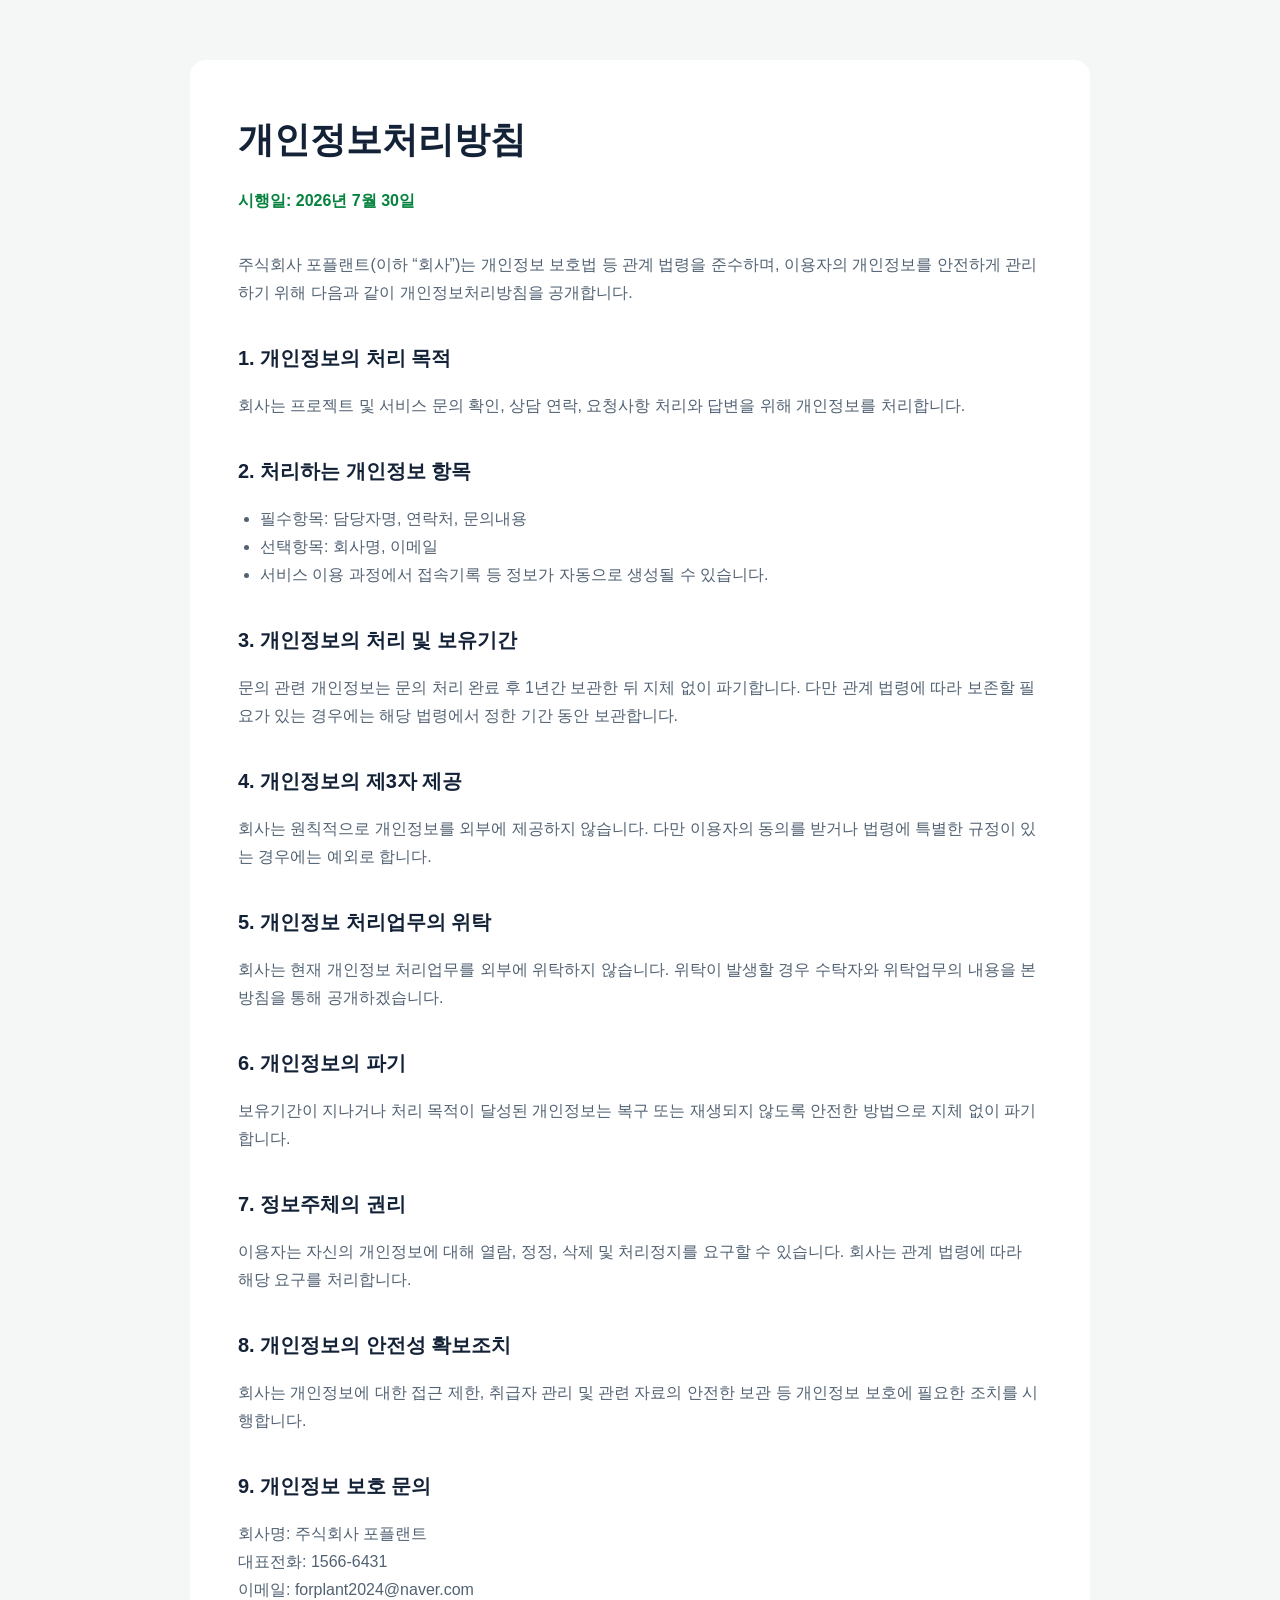
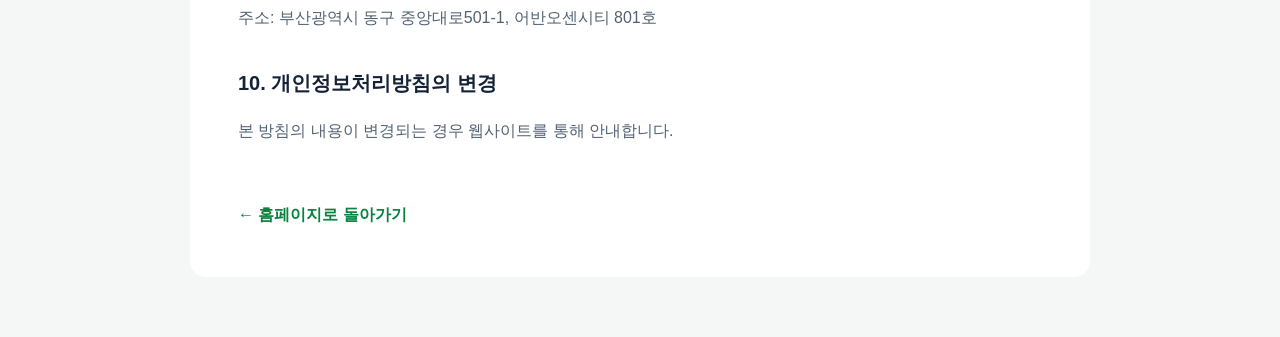
==== privacy.html @ 24fc4e58 "Add files via upload" ====
<!doctype html>
<html lang="ko">
<head>
  <meta charset="utf-8">
  <meta name="viewport" content="width=device-width, initial-scale=1">
  <title>개인정보처리방침 | FORPLANT</title>
  <style>
    * { box-sizing: border-box; }
    body { margin: 0; color: #142238; background: #f4f7f5; font-family: Arial, "Noto Sans KR", sans-serif; line-height: 1.75; }
    main { width: min(calc(100% - 40px), 900px); margin: 60px auto; padding: 48px; background: #fff; border-radius: 16px; }
    h1 { margin: 0 0 12px; font-size: 36px; }
    h2 { margin: 34px 0 8px; font-size: 20px; }
    p, li { color: #526273; }
    ul { padding-left: 22px; }
    .date { margin-bottom: 36px; color: #07833f; font-weight: 700; }
    .back { display: inline-block; margin-top: 40px; color: #07833f; font-weight: 700; text-decoration: none; }
    @media (max-width: 640px) { main { margin: 20px auto; padding: 28px 22px; } h1 { font-size: 30px; } }
  </style>
</head>
<body>
  <main>
    <h1>개인정보처리방침</h1>
    <p class="date">시행일: 2026년 7월 30일</p>
    <p>주식회사 포플랜트(이하 “회사”)는 개인정보 보호법 등 관계 법령을 준수하며, 이용자의 개인정보를 안전하게 관리하기 위해 다음과 같이 개인정보처리방침을 공개합니다.</p>

    <h2>1. 개인정보의 처리 목적</h2>
    <p>회사는 프로젝트 및 서비스 문의 확인, 상담 연락, 요청사항 처리와 답변을 위해 개인정보를 처리합니다.</p>

    <h2>2. 처리하는 개인정보 항목</h2>
    <ul>
      <li>필수항목: 담당자명, 연락처, 문의내용</li>
      <li>선택항목: 회사명, 이메일</li>
      <li>서비스 이용 과정에서 접속기록 등 정보가 자동으로 생성될 수 있습니다.</li>
    </ul>

    <h2>3. 개인정보의 처리 및 보유기간</h2>
    <p>문의 관련 개인정보는 문의 처리 완료 후 1년간 보관한 뒤 지체 없이 파기합니다. 다만 관계 법령에 따라 보존할 필요가 있는 경우에는 해당 법령에서 정한 기간 동안 보관합니다.</p>

    <h2>4. 개인정보의 제3자 제공</h2>
    <p>회사는 원칙적으로 개인정보를 외부에 제공하지 않습니다. 다만 이용자의 동의를 받거나 법령에 특별한 규정이 있는 경우에는 예외로 합니다.</p>

    <h2>5. 개인정보 처리업무의 위탁</h2>
    <p>회사는 현재 개인정보 처리업무를 외부에 위탁하지 않습니다. 위탁이 발생할 경우 수탁자와 위탁업무의 내용을 본 방침을 통해 공개하겠습니다.</p>

    <h2>6. 개인정보의 파기</h2>
    <p>보유기간이 지나거나 처리 목적이 달성된 개인정보는 복구 또는 재생되지 않도록 안전한 방법으로 지체 없이 파기합니다.</p>

    <h2>7. 정보주체의 권리</h2>
    <p>이용자는 자신의 개인정보에 대해 열람, 정정, 삭제 및 처리정지를 요구할 수 있습니다. 회사는 관계 법령에 따라 해당 요구를 처리합니다.</p>

    <h2>8. 개인정보의 안전성 확보조치</h2>
    <p>회사는 개인정보에 대한 접근 제한, 취급자 관리 및 관련 자료의 안전한 보관 등 개인정보 보호에 필요한 조치를 시행합니다.</p>

    <h2>9. 개인정보 보호 문의</h2>
    <p>회사명: 주식회사 포플랜트<br>대표전화: 1566-6431<br>이메일: forplant2024@naver.com<br>주소: 부산광역시 동구 중앙대로501-1, 어반오센시티 801호</p>

    <h2>10. 개인정보처리방침의 변경</h2>
    <p>본 방침의 내용이 변경되는 경우 웹사이트를 통해 안내합니다.</p>

    <a class="back" href="index.html">← 홈페이지로 돌아가기</a>
  </main>
</body>
</html>
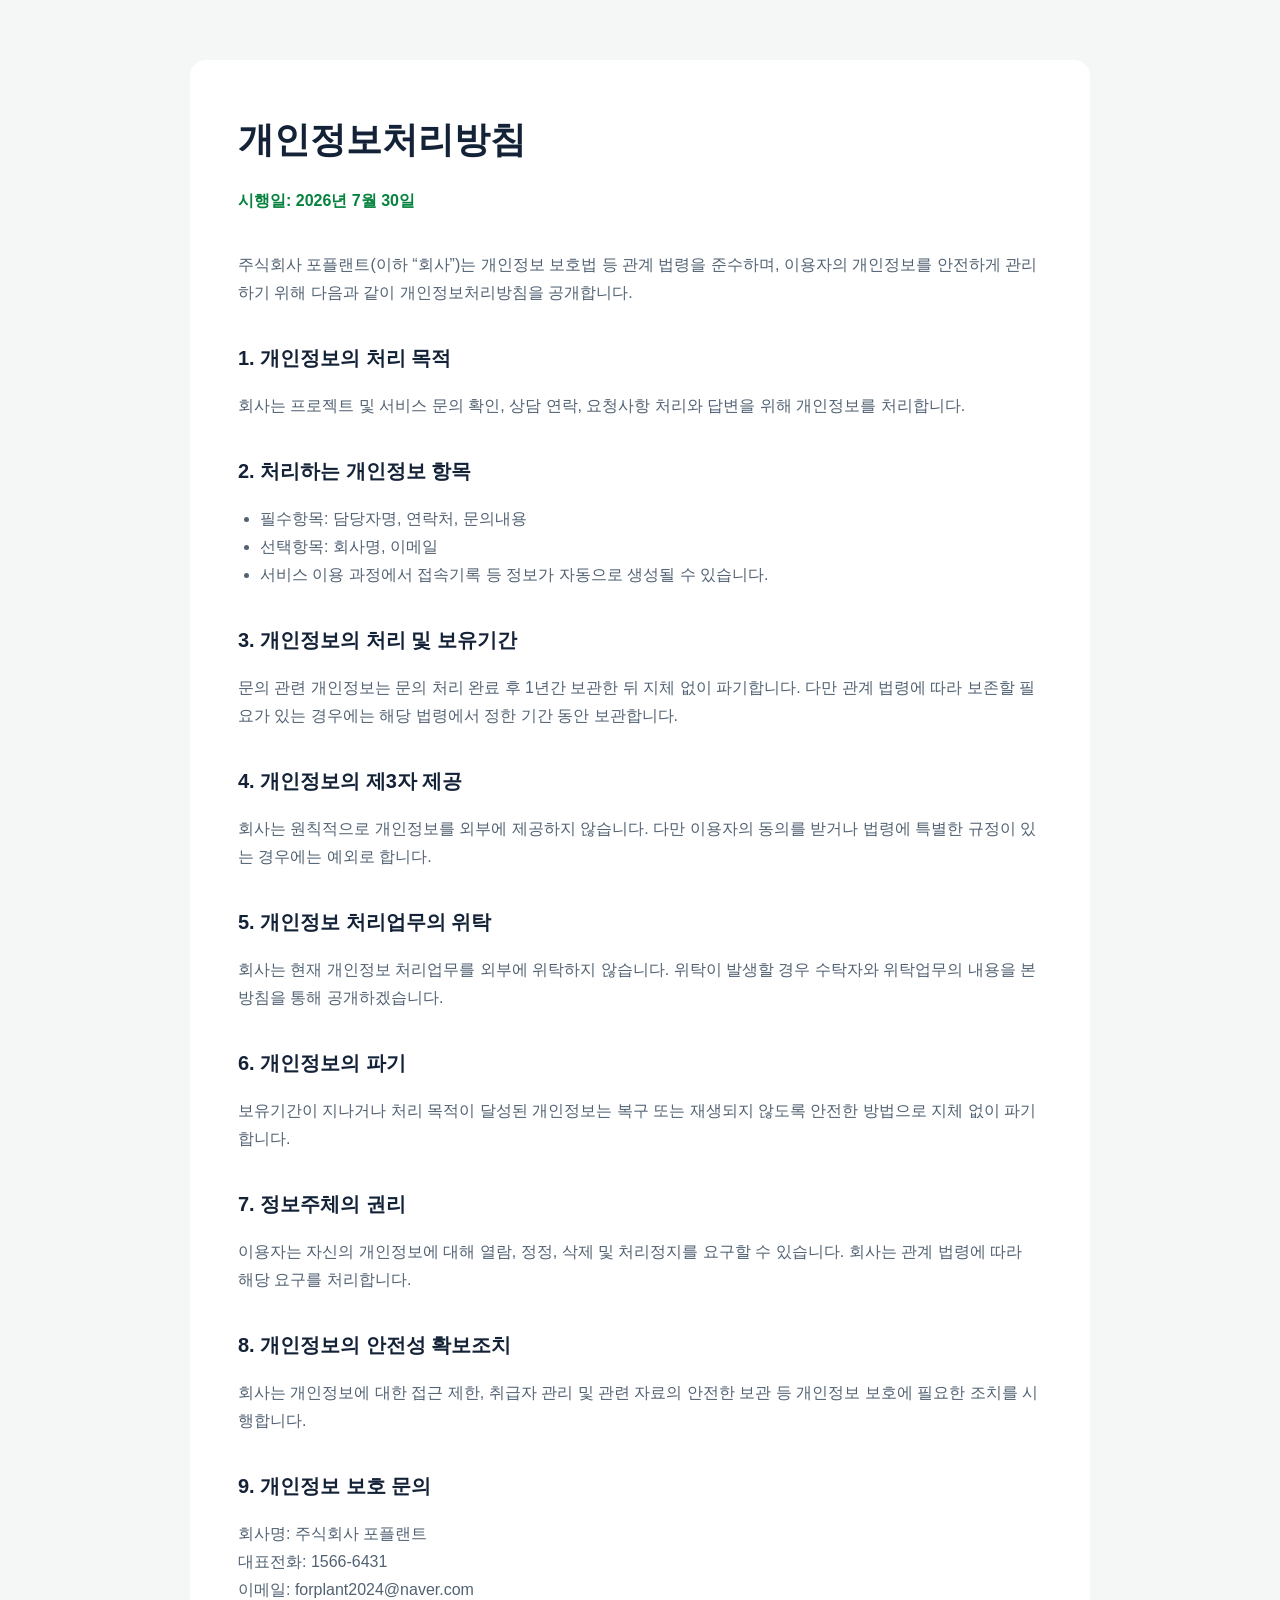
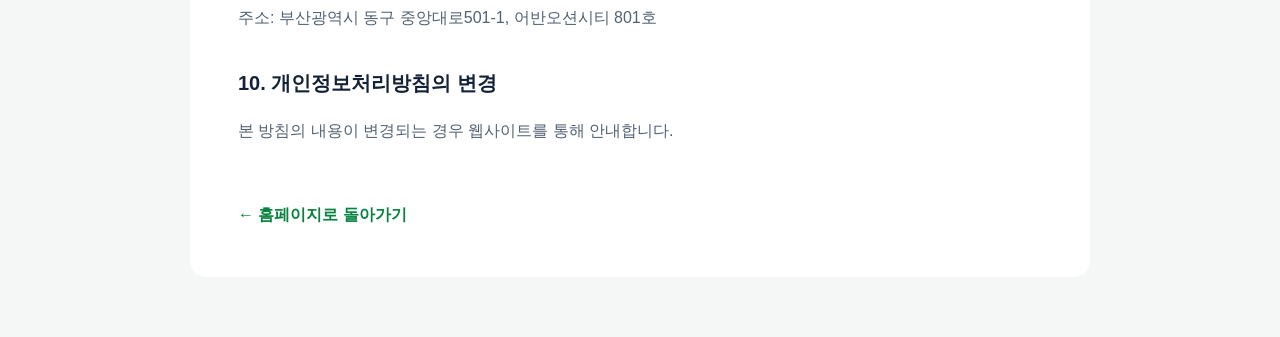
==== commit 61681c3d: "Add files via upload" ====
--- a/privacy.html
+++ b/privacy.html
@@ -52,7 +52,7 @@
     <p>회사는 개인정보에 대한 접근 제한, 취급자 관리 및 관련 자료의 안전한 보관 등 개인정보 보호에 필요한 조치를 시행합니다.</p>
 
     <h2>9. 개인정보 보호 문의</h2>
-    <p>회사명: 주식회사 포플랜트<br>대표전화: 1566-6431<br>이메일: forplant2024@naver.com<br>주소: 부산광역시 동구 중앙대로501-1, 어반오센시티 801호</p>
+    <p>회사명: 주식회사 포플랜트<br>대표전화: 1566-6431<br>이메일: forplant2024@naver.com<br>주소: 부산광역시 동구 중앙대로501-1, 어반오션시티 801호</p>
 
     <h2>10. 개인정보처리방침의 변경</h2>
     <p>본 방침의 내용이 변경되는 경우 웹사이트를 통해 안내합니다.</p>
